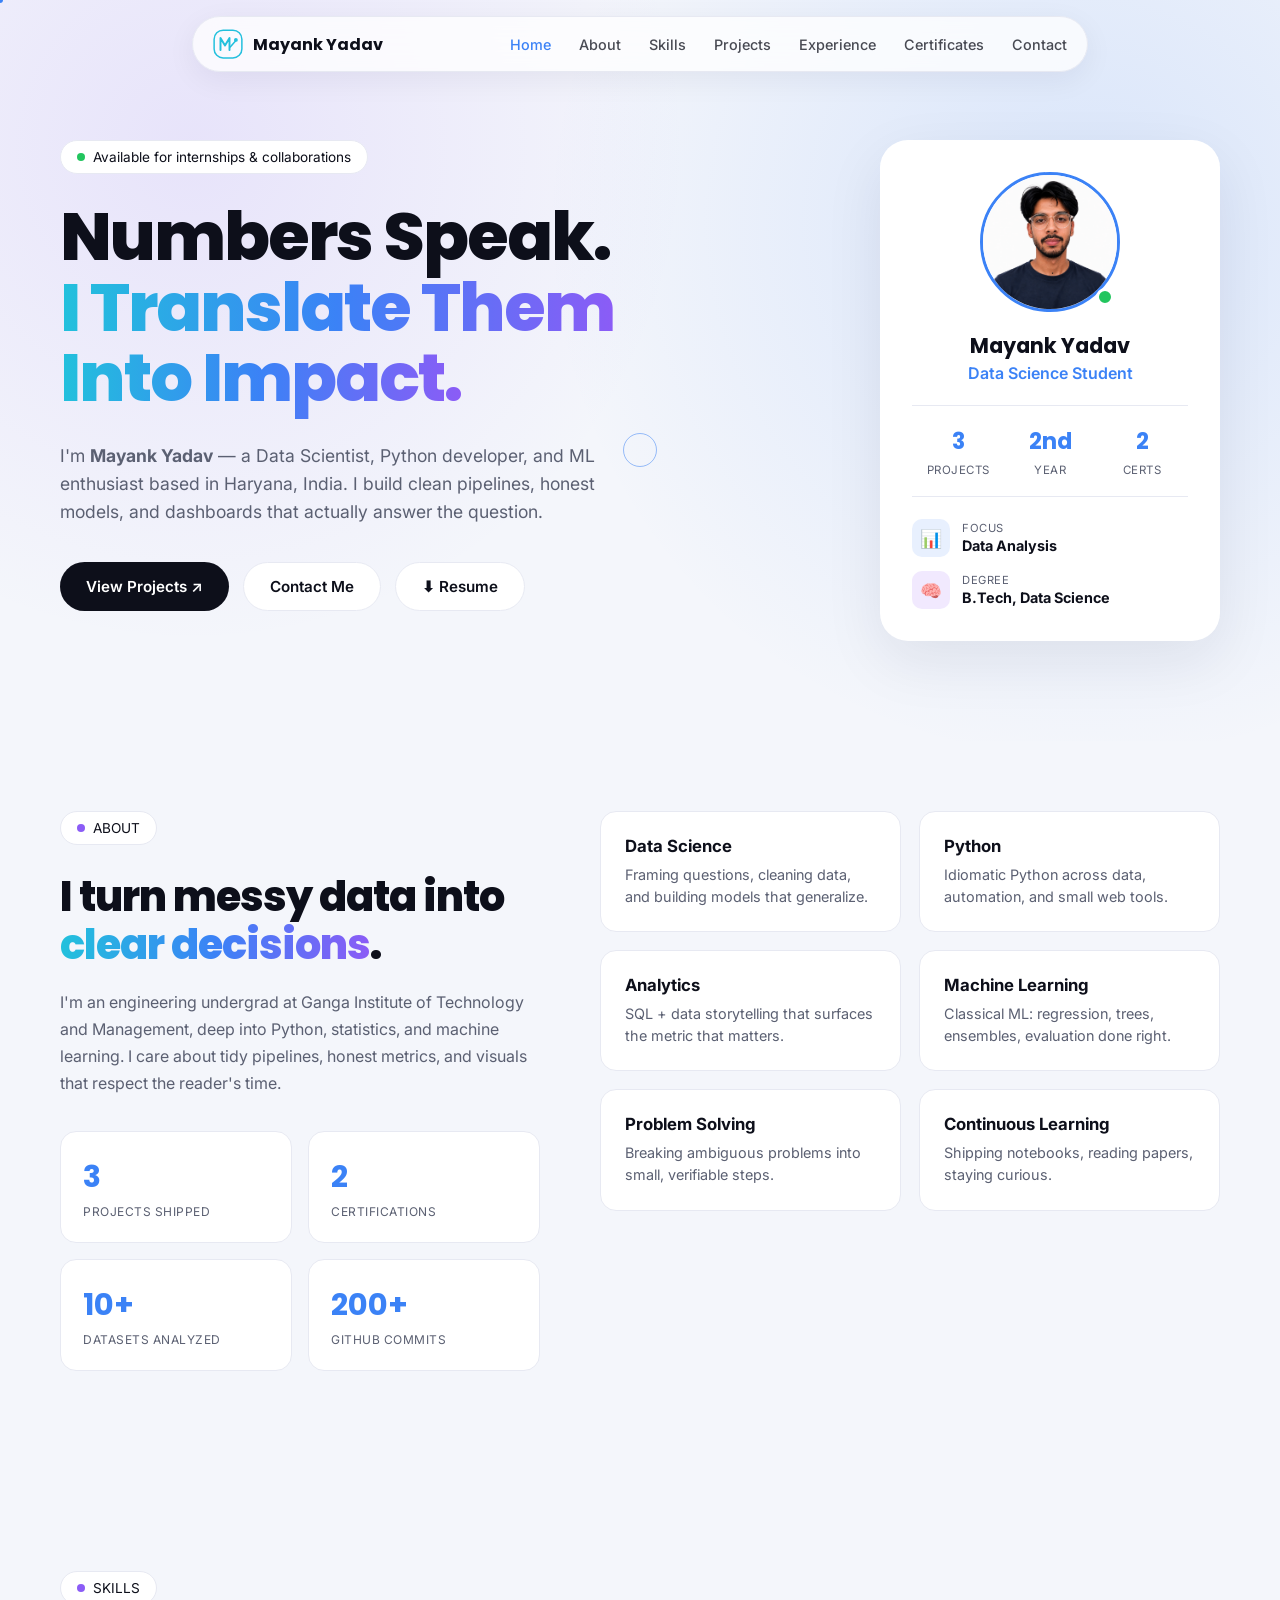
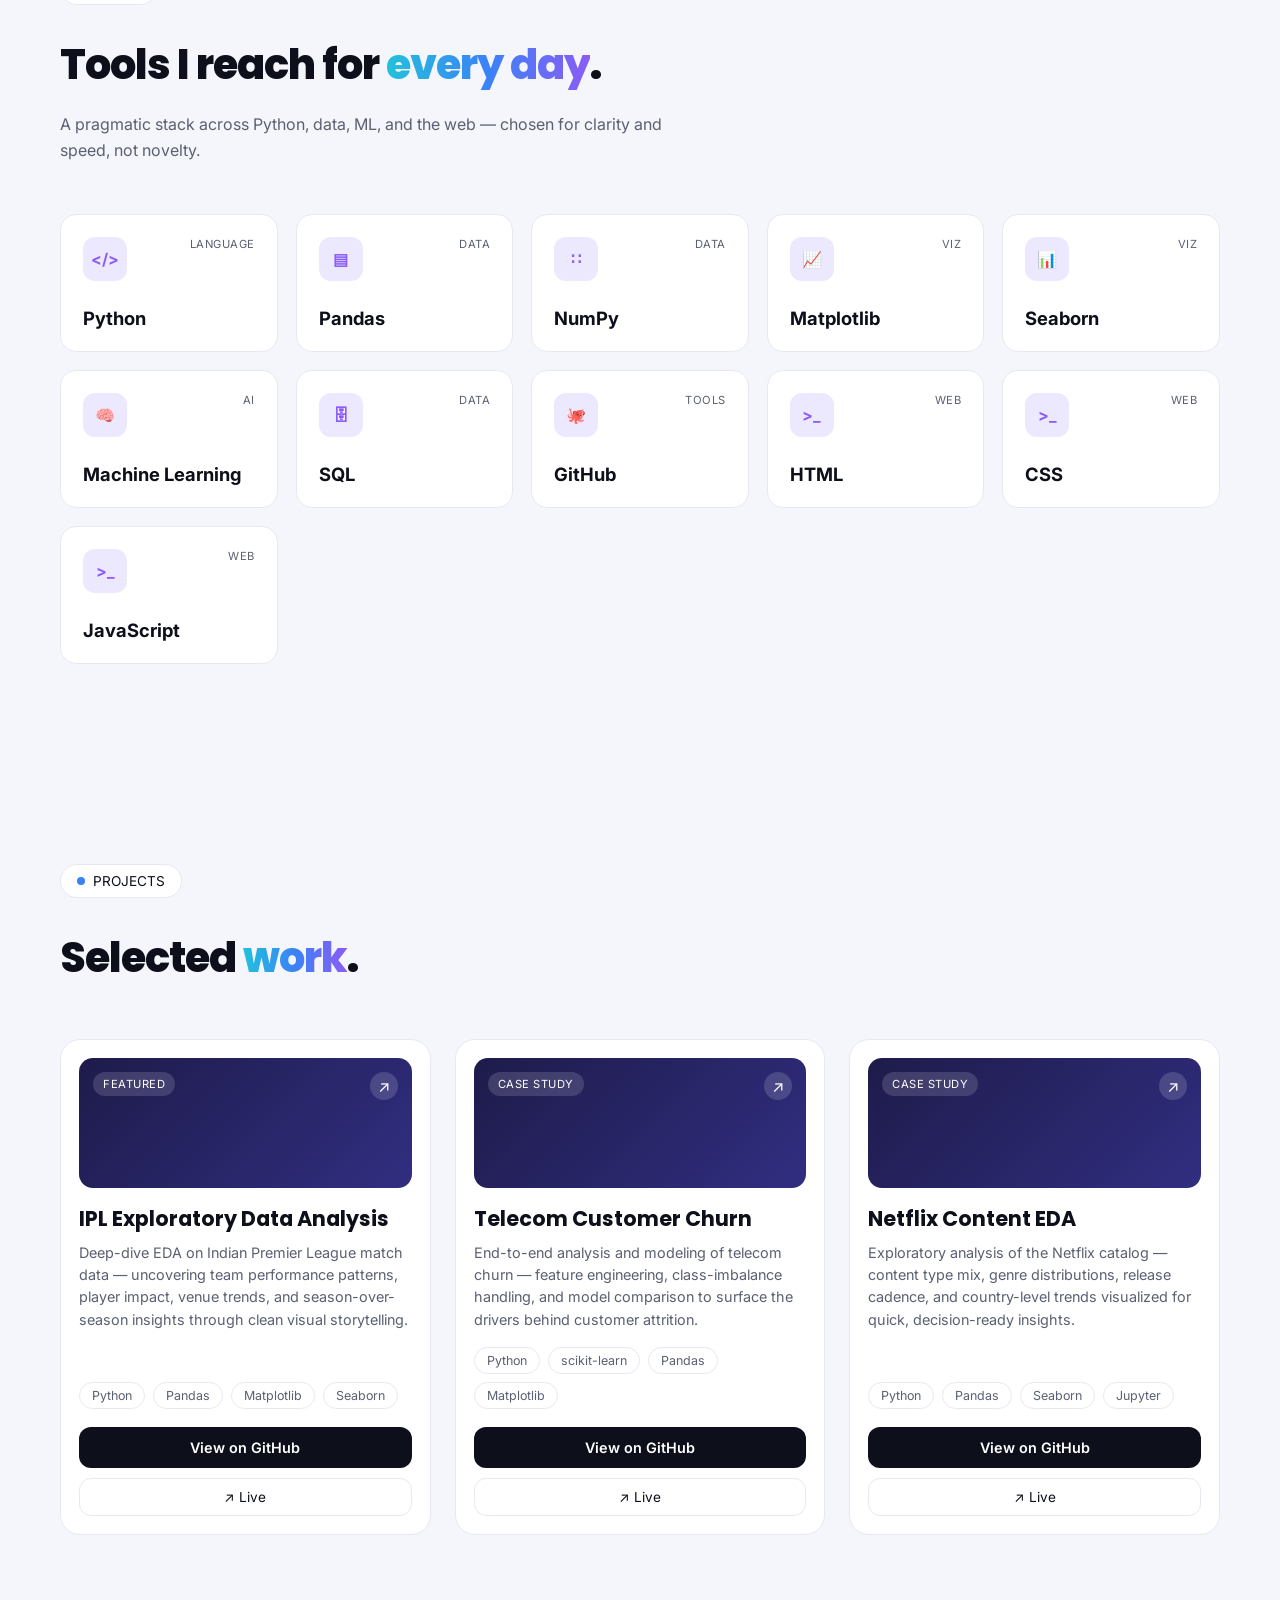
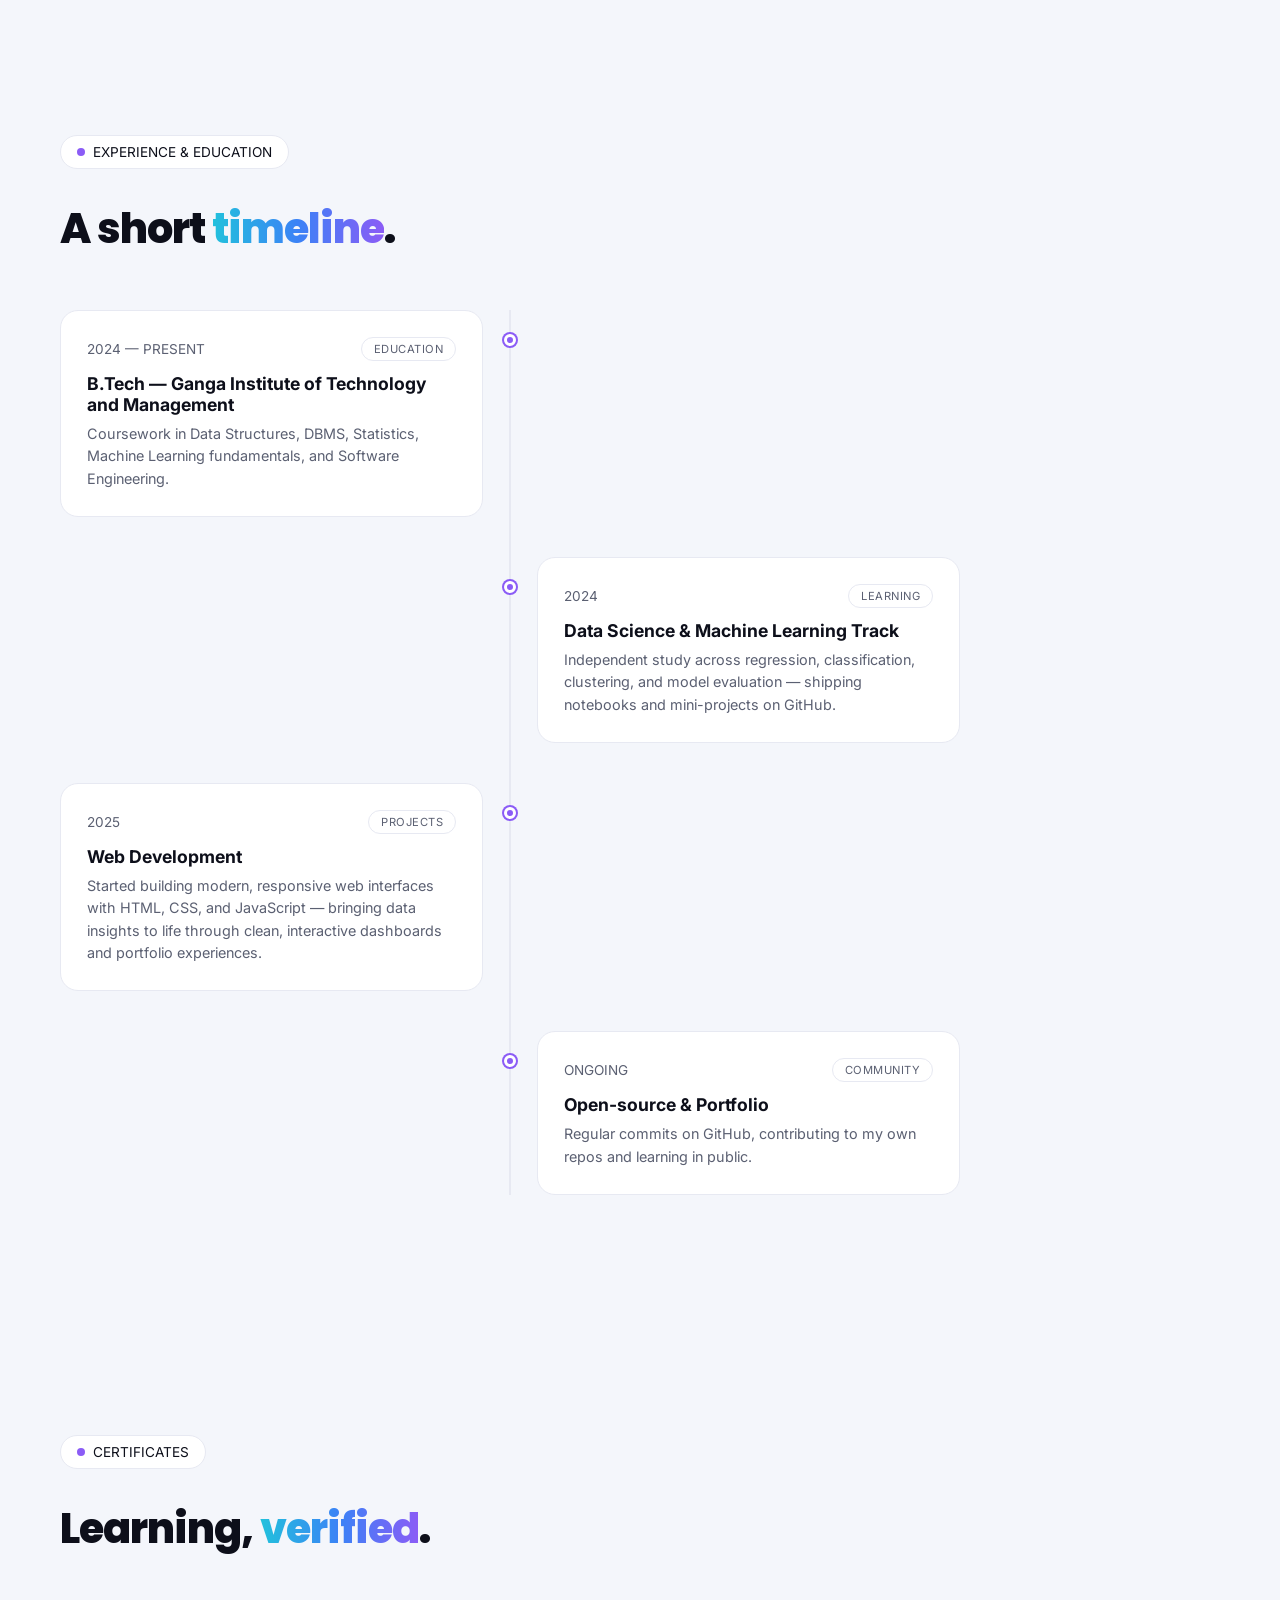
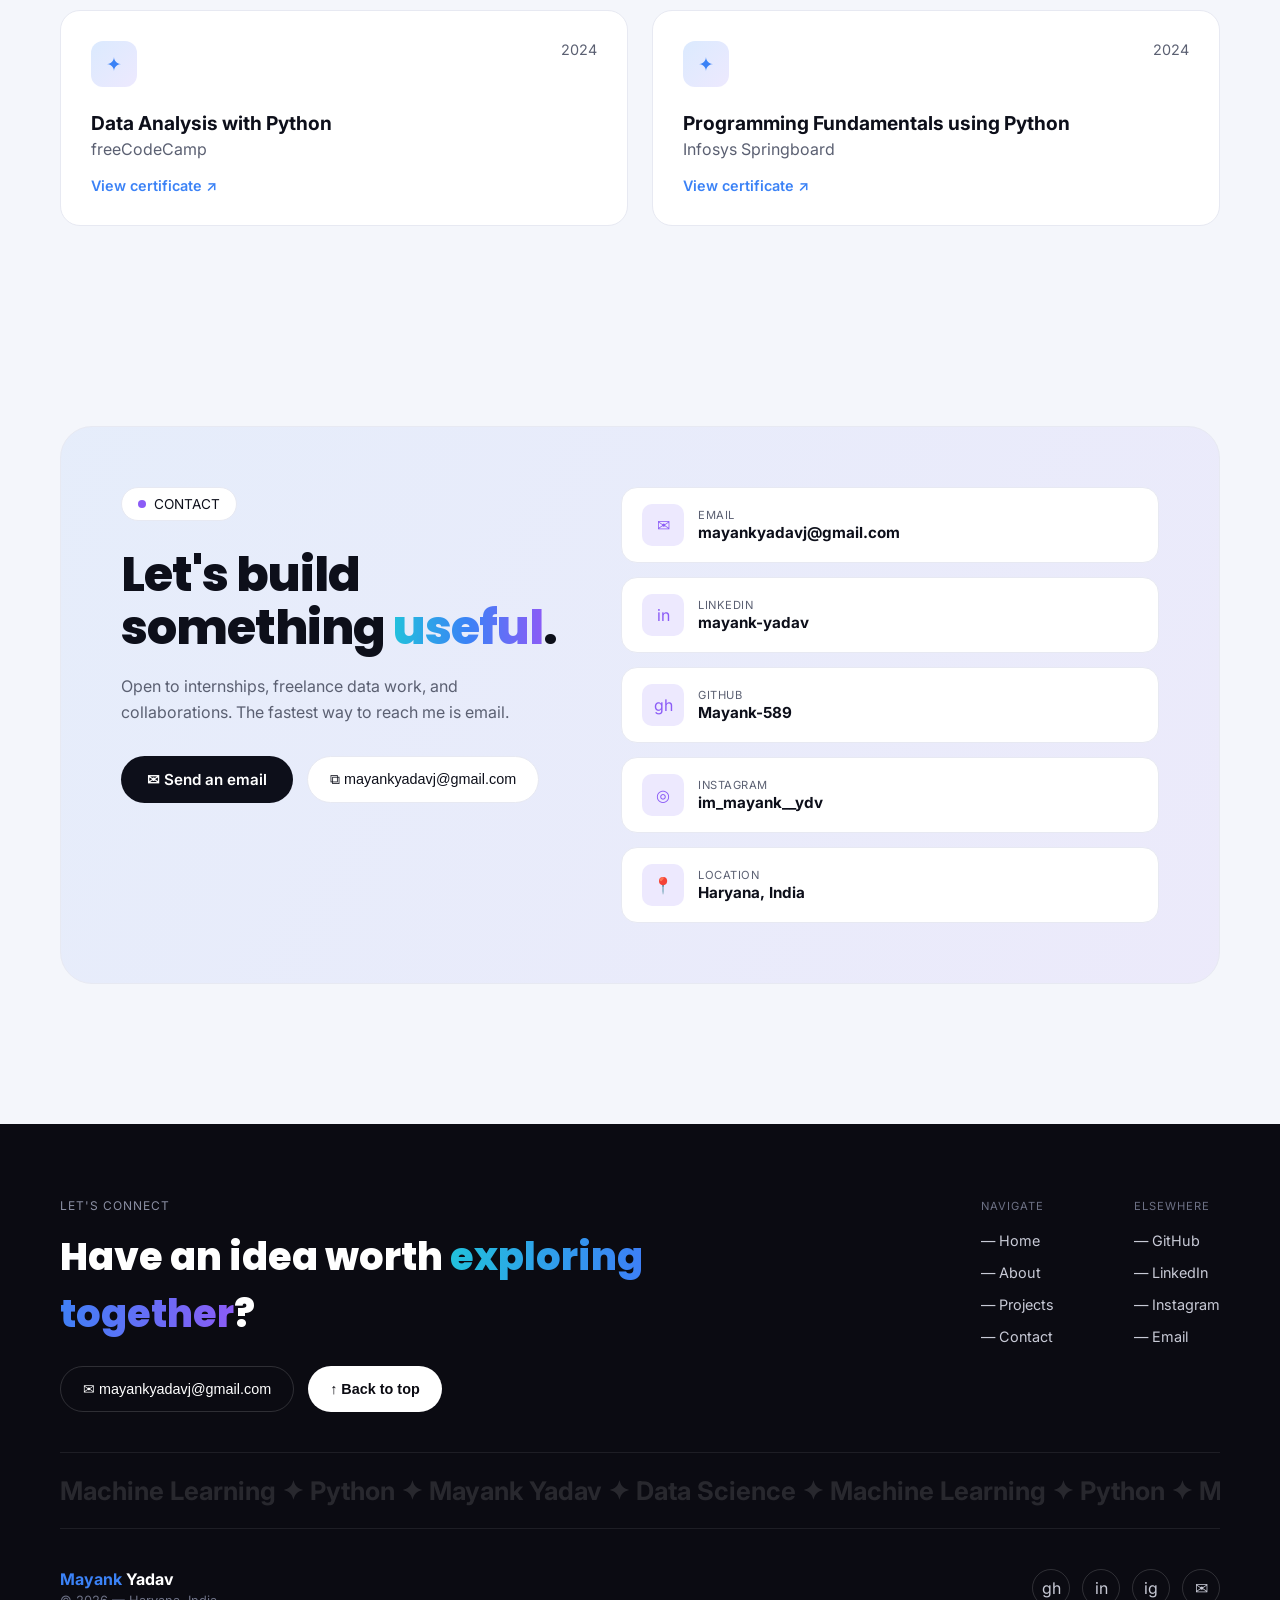
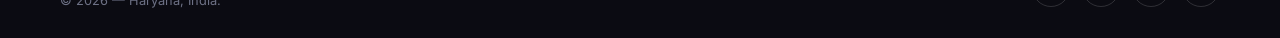
==== index.html @ 153437e6 "Rename real.html to index.html" ====
<!DOCTYPE html>
<html lang="en">
<head>
<meta charset="UTF-8">
<meta name="viewport" content="width=device-width, initial-scale=1, viewport-fit=cover">
<meta name="description" content="Mayank Yadav — Data Science student, Python developer and ML enthusiast. Portfolio featuring data analysis and machine learning projects.">
<meta property="og:title" content="Mayank Yadav — Data Science Portfolio">
<meta property="og:description" content="Data Scientist, Python developer, and ML enthusiast building clean pipelines, honest models, and dashboards.">
<meta property="og:type" content="website">
<title>Mayank Yadav — Data Science Portfolio</title>
<link rel="icon" type="image/svg+xml" href="data:image/svg+xml,%3Csvg xmlns='http://www.w3.org/2000/svg' viewBox='0 0 40 40'%3E%3Cdefs%3E%3ClinearGradient id='g' x1='0' y1='0' x2='40' y2='40'%3E%3Cstop offset='0%25' stop-color='%2322c1dc'/%3E%3Cstop offset='50%25' stop-color='%233b82f6'/%3E%3Cstop offset='100%25' stop-color='%238b5cf6'/%3E%3C/linearGradient%3E%3C/defs%3E%3Crect x='1.5' y='1.5' width='37' height='37' rx='12' fill='%230b0b12' stroke='url(%23g)' stroke-width='2'/%3E%3Cpath d='M10 28V12l6 10 6-10v16' stroke='url(%23g)' stroke-width='2.6' fill='none' stroke-linecap='round' stroke-linejoin='round'/%3E%3Cpath d='M23 24 30 16' stroke='url(%23g)' stroke-width='2' stroke-linecap='round'/%3E%3Ccircle cx='30.5' cy='14.5' r='2.6' fill='url(%23g)'/%3E%3C/svg%3E">
<link rel="preconnect" href="https://fonts.googleapis.com">
<link rel="preconnect" href="https://fonts.gstatic.com" crossorigin>
<link href="https://fonts.googleapis.com/css2?family=Poppins:wght@400;500;600;700;800&family=Inter:wght@400;500;600&display=swap" rel="stylesheet">
<link rel="stylesheet" href="style.css">
</head>
<body>
<div id="loader">
  <div class="loader-logo">
    <svg width="30" height="30" viewBox="0 0 40 40" aria-hidden="true"><defs><linearGradient id="loaderLogoGrad" x1="0" y1="0" x2="40" y2="40"><stop offset="0%" stop-color="#22c1dc"/><stop offset="50%" stop-color="#3b82f6"/><stop offset="100%" stop-color="#8b5cf6"/></linearGradient></defs><rect x="1.5" y="1.5" width="37" height="37" rx="12" fill="none" stroke="url(#loaderLogoGrad)" stroke-width="2"/><path d="M10 28V12l6 10 6-10v16" stroke="url(#loaderLogoGrad)" stroke-width="2.6" fill="none" stroke-linecap="round" stroke-linejoin="round"/><path d="M23 24 30 16" stroke="url(#loaderLogoGrad)" stroke-width="2" stroke-linecap="round"/><circle cx="30.5" cy="14.5" r="2.6" fill="url(#loaderLogoGrad)"/></svg>
    MAYANK YADAV
  </div>
  <div class="loader-ring"></div>
  <div class="loader-bar"><span></span></div>
</div>
<div class="cursor-dot" id="cursorDot"></div>
<div class="cursor-ring" id="cursorRing"></div>
 
 
<nav class="navbar">
  <div class="nav-logo">
    <svg width="30" height="30" viewBox="0 0 40 40" aria-hidden="true"><defs><linearGradient id="navLogoGrad" x1="0" y1="0" x2="40" y2="40"><stop offset="0%" stop-color="#22c1dc"/><stop offset="50%" stop-color="#3b82f6"/><stop offset="100%" stop-color="#8b5cf6"/></linearGradient></defs><rect x="1.5" y="1.5" width="37" height="37" rx="12" fill="none" stroke="url(#navLogoGrad)" stroke-width="2"/><path d="M10 28V12l6 10 6-10v16" stroke="url(#navLogoGrad)" stroke-width="2.6" fill="none" stroke-linecap="round" stroke-linejoin="round"/><path d="M23 24 30 16" stroke="url(#navLogoGrad)" stroke-width="2" stroke-linecap="round"/><circle cx="30.5" cy="14.5" r="2.6" fill="url(#navLogoGrad)"/></svg>
    Mayank Yadav
  </div>
  <ul class="nav-links">
    <li><a href="#home" class="active">Home</a></li>
    <li><a href="#about">About</a></li>
    <li><a href="#skills">Skills</a></li>
    <li><a href="#projects">Projects</a></li>
    <li><a href="#experience">Experience</a></li>
    <li><a href="#certificates">Certificates</a></li>
    <li><a href="#contact">Contact</a></li>
  </ul>
</nav>
 
<section class="hero" id="home">
  <div class="hero-left">
    <div class="badge"><span class="dot"></span>Available for internships &amp; collaborations</div>
    <h1>Numbers Speak.<br><span class="gradient-text">I Translate Them</span><br><span class="gradient-text">Into Impact.</span></h1>
    <p class="desc">I'm <strong>Mayank Yadav</strong> — a Data Scientist, Python developer, and ML enthusiast based in Haryana, India. I build clean pipelines, honest models, and dashboards that actually answer the question.</p>
    <div class="hero-buttons">
      <a href="#projects" class="btn primary">View Projects ↗</a>
      <a href="#contact" class="btn">Contact Me</a>
      <a href="Mayank_Yadav_Resume-1.pdf" download class="btn">⬇ Resume</a>
    </div>
  </div>
 
  <div class="hero-card">
    <div class="avatar-wrap">
      <img src="mayank.png" alt="Mayank Yadav" width="140" height="140" fetchpriority="high">
      <div class="status-dot"></div>
    </div>
    <h3>Mayank Yadav</h3>
    <div class="role">Data Science Student</div>
    <div class="stats-row">
      <div><strong>3</strong><span>PROJECTS</span></div>
      <div><strong>2nd</strong><span>YEAR</span></div>
      <div><strong>2</strong><span>CERTS</span></div>
    </div>
    <div class="info-row blue">
      <div class="info-icon">📊</div>
      <div><small>FOCUS</small><strong>Data Analysis</strong></div>
    </div>
    <div class="info-row purple">
      <div class="info-icon">🧠</div>
      <div><small>DEGREE</small><strong>B.Tech, Data Science</strong></div>
    </div>
  </div>
</section>
 
<section class="about reveal" id="about">
  <div class="about-grid">
    <div class="about-left">
      <div class="badge"><span class="dot" style="background:var(--purple)"></span>ABOUT</div>
      <h2>I turn messy data into<br><span class="gradient-text">clear decisions</span>.</h2>
      <p class="desc">I'm an engineering undergrad at Ganga Institute of Technology and Management, deep into Python, statistics, and machine learning. I care about tidy pipelines, honest metrics, and visuals that respect the reader's time.</p>
      <div class="about-stats">
        <div class="stat-card"><strong>3</strong><span>PROJECTS SHIPPED</span></div>
        <div class="stat-card"><strong>2</strong><span>CERTIFICATIONS</span></div>
        <div class="stat-card"><strong>10+</strong><span>DATASETS ANALYZED</span></div>
        <div class="stat-card"><strong>200+</strong><span>GITHUB COMMITS</span></div>
      </div>
    </div>
    <div class="about-right">
      <div class="skill-card"><h4>Data Science</h4><p>Framing questions, cleaning data, and building models that generalize.</p></div>
      <div class="skill-card"><h4>Python</h4><p>Idiomatic Python across data, automation, and small web tools.</p></div>
      <div class="skill-card"><h4>Analytics</h4><p>SQL + data storytelling that surfaces the metric that matters.</p></div>
      <div class="skill-card"><h4>Machine Learning</h4><p>Classical ML: regression, trees, ensembles, evaluation done right.</p></div>
      <div class="skill-card"><h4>Problem Solving</h4><p>Breaking ambiguous problems into small, verifiable steps.</p></div>
      <div class="skill-card"><h4>Continuous Learning</h4><p>Shipping notebooks, reading papers, staying curious.</p></div>
    </div>
  </div>
</section>
 
<section class="skills reveal" id="skills">
  <div class="sec-head">
    <div class="badge"><span class="dot" style="background:var(--purple)"></span>SKILLS</div>
    <h2>Tools I reach for <span class="gradient-text">every day</span>.</h2>
    <p>A pragmatic stack across Python, data, ML, and the web — chosen for clarity and speed, not novelty.</p>
  </div>
  <div class="skills-grid">
    <div class="tool-card"><div class="tool-top"><div class="tool-icon">&lt;/&gt;</div><span>LANGUAGE</span></div><h4>Python</h4></div>
    <div class="tool-card"><div class="tool-top"><div class="tool-icon">▤</div><span>DATA</span></div><h4>Pandas</h4></div>
    <div class="tool-card"><div class="tool-top"><div class="tool-icon">∷</div><span>DATA</span></div><h4>NumPy</h4></div>
    <div class="tool-card"><div class="tool-top"><div class="tool-icon">📈</div><span>VIZ</span></div><h4>Matplotlib</h4></div>
    <div class="tool-card"><div class="tool-top"><div class="tool-icon">📊</div><span>VIZ</span></div><h4>Seaborn</h4></div>
    <div class="tool-card"><div class="tool-top"><div class="tool-icon">🧠</div><span>AI</span></div><h4>Machine Learning</h4></div>
    <div class="tool-card"><div class="tool-top"><div class="tool-icon">🗄</div><span>DATA</span></div><h4>SQL</h4></div>
    <div class="tool-card"><div class="tool-top"><div class="tool-icon">🐙</div><span>TOOLS</span></div><h4>GitHub</h4></div>
    <div class="tool-card"><div class="tool-top"><div class="tool-icon">&gt;_</div><span>WEB</span></div><h4>HTML</h4></div>
    <div class="tool-card"><div class="tool-top"><div class="tool-icon">&gt;_</div><span>WEB</span></div><h4>CSS</h4></div>
    <div class="tool-card"><div class="tool-top"><div class="tool-icon">&gt;_</div><span>WEB</span></div><h4>JavaScript</h4></div>
  </div>
</section>
 
<section class="projects reveal" id="projects">
  <div class="sec-head">
    <div class="badge"><span class="dot" style="background:var(--blue)"></span>PROJECTS</div>
    <h2>Selected <span class="gradient-text">work</span>.</h2>
  </div>
  <div class="projects-grid">
    <div class="project-card">
      <div class="project-thumb"><span class="tag">FEATURED</span><span class="go">↗</span></div>
      <h3>IPL Exploratory Data Analysis</h3>
      <p class="desc">Deep-dive EDA on Indian Premier League match data — uncovering team performance patterns, player impact, venue trends, and season-over-season insights through clean visual storytelling.</p>
      <div class="tag-row"><span class="tag-pill">Python</span><span class="tag-pill">Pandas</span><span class="tag-pill">Matplotlib</span><span class="tag-pill">Seaborn</span></div>
      <div class="proj-btns">
        <a class="btn-gh" href="https://github.com/Mayank-589/IPL_EDA">View on GitHub</a>
        <a class="btn-live" href="#">↗ Live</a>
      </div>
    </div>
    <div class="project-card">
      <div class="project-thumb"><span class="tag">CASE STUDY</span><span class="go">↗</span></div>
      <h3>Telecom Customer Churn</h3>
      <p class="desc">End-to-end analysis and modeling of telecom churn — feature engineering, class-imbalance handling, and model comparison to surface the drivers behind customer attrition.</p>
      <div class="tag-row"><span class="tag-pill">Python</span><span class="tag-pill">scikit-learn</span><span class="tag-pill">Pandas</span><span class="tag-pill">Matplotlib</span></div>
      <div class="proj-btns">
        <a class="btn-gh" href="https://github.com/Mayank-589/Telecom_Churn">View on GitHub</a>
        <a class="btn-live" href="#">↗ Live</a>
      </div>
    </div>
    <div class="project-card">
      <div class="project-thumb"><span class="tag">CASE STUDY</span><span class="go">↗</span></div>
      <h3>Netflix Content EDA</h3>
      <p class="desc">Exploratory analysis of the Netflix catalog — content type mix, genre distributions, release cadence, and country-level trends visualized for quick, decision-ready insights.</p>
      <div class="tag-row"><span class="tag-pill">Python</span><span class="tag-pill">Pandas</span><span class="tag-pill">Seaborn</span><span class="tag-pill">Jupyter</span></div>
      <div class="proj-btns">
        <a class="btn-gh" href="https://github.com/Mayank-589/Netflix_EDA">View on GitHub</a>
        <a class="btn-live" href="#">↗ Live</a>
      </div>
    </div>
  </div>
</section>
 
<section class="experience reveal" id="experience">
  <div class="sec-head">
    <div class="badge"><span class="dot" style="background:var(--purple)"></span>EXPERIENCE &amp; EDUCATION</div>
    <h2>A short <span class="gradient-text">timeline</span>.</h2>
  </div>
  <div class="timeline">
    <div class="tl-item">
      <div class="tl-dot"></div>
      <div class="tl-card">
        <div class="tl-top"><span class="year">2024 — PRESENT</span><span class="tl-pill">EDUCATION</span></div>
        <h4>B.Tech — Ganga Institute of Technology and Management</h4>
        <p>Coursework in Data Structures, DBMS, Statistics, Machine Learning fundamentals, and Software Engineering.</p>
      </div>
    </div>
    <div class="tl-item">
      <div class="tl-dot"></div>
      <div class="tl-card">
        <div class="tl-top"><span class="year">2024</span><span class="tl-pill">LEARNING</span></div>
        <h4>Data Science &amp; Machine Learning Track</h4>
        <p>Independent study across regression, classification, clustering, and model evaluation — shipping notebooks and mini-projects on GitHub.</p>
      </div>
    </div>
    <div class="tl-item">
      <div class="tl-dot"></div>
      <div class="tl-card">
        <div class="tl-top"><span class="year">2025</span><span class="tl-pill">PROJECTS</span></div>
        <h4>Web Development</h4>
        <p>Started building modern, responsive web interfaces with HTML, CSS, and JavaScript — bringing data insights to life through clean, interactive dashboards and portfolio experiences.</p>
      </div>
    </div>
    <div class="tl-item">
      <div class="tl-dot"></div>
      <div class="tl-card">
        <div class="tl-top"><span class="year">ONGOING</span><span class="tl-pill">COMMUNITY</span></div>
        <h4>Open-source &amp; Portfolio</h4>
        <p>Regular commits on GitHub, contributing to my own repos and learning in public.</p>
      </div>
    </div>
  </div>
</section>
 
<section class="certificates reveal" id="certificates">
  <div class="sec-head">
    <div class="badge"><span class="dot" style="background:var(--purple)"></span>CERTIFICATES</div>
    <h2>Learning, <span class="gradient-text">verified</span>.</h2>
  </div>
  <div class="cert-grid">
    <a class="cert-card" href="https://www.freecodecamp.org/certification/mayank-589/data-analysis-with-python-v7" target="_blank" rel="noopener">
      <div class="cert-top"><div class="cert-icon">✦</div><span>2024</span></div>
      <h4>Data Analysis with Python</h4>
      <div class="issuer">freeCodeCamp</div>
      <span class="cert-link">View certificate ↗</span>
    </a>
    <a class="cert-card" href="https://infyspringboard.us.onwingspan.com/public-assets/infyspringboardus/cert/lex_auth_01347754835396198417_shared/d29f48e0-ac6e-4093-814c-3508cfcd9a49.pdf" target="_blank" rel="noopener">
      <div class="cert-top"><div class="cert-icon">✦</div><span>2024</span></div>
      <h4>Programming Fundamentals using Python</h4>
      <div class="issuer">Infosys Springboard</div>
      <span class="cert-link">View certificate ↗</span>
    </a>
  </div>
</section>
 
<section class="contact reveal" id="contact">
  <div class="contact-wrap">
    <div class="contact-left">
      <div class="badge"><span class="dot" style="background:var(--purple)"></span>CONTACT</div>
      <h2>Let's build<br>something <span class="gradient-text">useful</span>.</h2>
      <p class="desc">Open to internships, freelance data work, and collaborations. The fastest way to reach me is email.</p>
      <div class="contact-btns">
        <a href="mailto:mayankyadavj@gmail.com" class="btn primary">✉ Send an email</a>
        <button class="btn-copy" onclick="navigator.clipboard.writeText('mayankyadavj@gmail.com')">⧉ mayankyadavj@gmail.com</button>
      </div>
    </div>
    <div class="contact-right">
      <a class="contact-item" href="mailto:mayankyadavj@gmail.com"><div class="ic">✉</div><div><small>EMAIL</small><strong>mayankyadavj@gmail.com</strong></div></a>
      <a class="contact-item" href="https://www.linkedin.com/in/mayank-yadav-82a6a6211" target="_blank" rel="noopener"><div class="ic">in</div><div><small>LINKEDIN</small><strong>mayank-yadav</strong></div></a>
      <a class="contact-item" href="https://github.com/Mayank-589" target="_blank" rel="noopener"><div class="ic">gh</div><div><small>GITHUB</small><strong>Mayank-589</strong></div></a>
      <a class="contact-item" href="https://instagram.com/im_mayank__ydv" target="_blank" rel="noopener"><div class="ic">◎</div><div><small>INSTAGRAM</small><strong>im_mayank__ydv</strong></div></a>
      <a class="contact-item" href="https://maps.google.com/?q=Haryana,India" target="_blank" rel="noopener"><div class="ic">📍</div><div><small>LOCATION</small><strong>Haryana, India</strong></div></a>
    </div>
  </div>
</section>
 
<footer>
  <div class="footer-top">
    <div class="footer-left">
      <small>LET'S CONNECT</small>
      <h2>Have an idea worth <span class="gradient-text">exploring together</span>?</h2>
      <div class="footer-btns">
        <button class="btn-copy" onclick="navigator.clipboard.writeText('mayankyadavj@gmail.com')">✉ mayankyadavj@gmail.com</button>
        <button class="btn-top" id="backToTop">↑ Back to top</button>
      </div>
    </div>
    <div class="footer-cols">
      <div class="footer-col">
        <small>NAVIGATE</small>
        <ul><li><a href="#home">— Home</a></li><li><a href="#about">— About</a></li><li><a href="#projects">— Projects</a></li><li><a href="#contact">— Contact</a></li></ul>
      </div>
      <div class="footer-col">
        <small>ELSEWHERE</small>
        <ul><li><a href="https://github.com/Mayank-589">— GitHub</a></li><li><a href="https://www.linkedin.com/in/mayank-yadav-82a6a6211">— LinkedIn</a></li><li><a href="https://instagram.com/im_mayank__ydv">— Instagram</a></li><li><a href="mailto:mayankyadavj@gmail.com">— Email</a></li></ul>
      </div>
    </div>
  </div>
  <div class="marquee"><span>Machine Learning ✦ Python ✦ Mayank Yadav ✦ Data Science ✦ Machine Learning ✦ Python ✦ Mayank Yadav ✦ Data Science ✦</span></div>
  <div class="footer-bottom">
    <div class="name"><strong><span>Mayank</span> Yadav</strong><small>© 2026 — Haryana, India.</small></div>
    <div class="socials">
      <a href="https://github.com/Mayank-589">gh</a>
      <a href="https://www.linkedin.com/in/mayank-yadav-82a6a6211">in</a>
      <a href="https://instagram.com/im_mayank__ydv">ig</a>
      <a href="mailto:mayankyadavj@gmail.com">✉</a>
    </div>
  </div>
</footer>
 
<script src="scr.js" defer></script>
</body>
</html>
---- style.css ----
:root{
    --bg:#f4f6fb;
    --card:#ffffff;
    --text:#0d0f1a;
    --muted:#5b6072;
    --blue:#3b82f6;
    --purple:#8b5cf6;
    --cyan:#22c1dc;
    --border:#e7e9f2;
  }
  *{box-sizing:border-box;margin:0;padding:0;}
  a,button{transition:transform .25s ease,box-shadow .25s ease,background .25s ease,color .25s ease,border-color .25s ease;}
  .tool-card,.project-card,.cert-card,.skill-card,.stat-card,.tl-card{
    transition:transform .3s ease,box-shadow .3s ease,border-color .3s ease;
  }
  .tool-card:hover,.cert-card:hover,.stat-card:hover{
    transform:translateY(-6px);box-shadow:0 16px 34px rgba(20,20,50,0.09);border-color:var(--blue);
  }
  .project-card:hover,.tl-card:hover{
    transform:translateY(-6px);box-shadow:0 20px 44px rgba(20,20,50,0.1);
  }
  .btn:hover,.btn-gh:hover,.btn-live:hover,.btn-copy:hover,.btn-top:hover{
    transform:translateY(-3px);box-shadow:0 10px 24px rgba(20,20,50,0.12);
  }
  .project-thumb .go{transition:transform .3s ease;}
  .project-card:hover .project-thumb .go{transform:translate(3px,-3px) rotate(8deg);}
  .footer-col a{transition:color .2s ease,transform .2s ease;display:inline-block;}
  .footer-col a:hover{color:#fff;transform:translateX(4px);}
  .footer-bottom .socials a{transition:transform .25s ease,border-color .25s ease,color .25s ease;}
  .footer-bottom .socials a:hover{transform:translateY(-4px);border-color:var(--blue);color:#fff;}
 
  .reveal{opacity:0;transform:translateY(24px);transition:opacity .7s ease,transform .7s ease;}
  .reveal.in{opacity:1;transform:translateY(0);}
  .reveal .tool-card,.reveal .project-card,.reveal .cert-card,.reveal .stat-card,.reveal .skill-card,.reveal .tl-card{
    opacity:0;transform:translateY(18px);
    transition:opacity .5s ease,transform .5s ease,box-shadow .3s ease,border-color .3s ease;
  }
  .reveal.in .tool-card,.reveal.in .project-card,.reveal.in .cert-card,.reveal.in .stat-card,.reveal.in .skill-card,.reveal.in .tl-card{
    opacity:1;transform:translateY(0);
  }
  body{
    font-family:'Inter',sans-serif;
    background:var(--bg);
    color:var(--text);
  }
  html{-webkit-text-size-adjust:100%;scroll-behavior:smooth;}
  body{overflow-x:hidden;max-width:100vw;}
  img{max-width:100%;display:block;}
  h1,h2,h3{font-family:'Poppins',sans-serif;}
  section{padding:clamp(50px,10vw,100px) clamp(20px,5vw,60px);position:relative;overflow:hidden;}
 
  /* ---------- HERO ---------- */
  .hero{
    padding-top:140px;
    display:flex;
    justify-content:space-between;
    align-items:flex-start;
    gap:60px;
    background:radial-gradient(circle at 15% 20%, rgba(139,92,246,0.12), transparent 40%),
               radial-gradient(circle at 85% 30%, rgba(59,130,246,0.15), transparent 45%);
  }
  .hero-left{max-width:640px;}
  .badge{
    display:inline-flex;align-items:center;gap:8px;
    padding:8px 16px;border:1px solid var(--border);
    border-radius:999px;font-size:0.85rem;background:#fff;
    margin-bottom:28px;
  }
  .badge .dot{width:8px;height:8px;border-radius:50%;background:#22c55e;}
  .hero h1{
    font-size:clamp(2.2rem,7vw,4.2rem);font-weight:800;line-height:1.05;letter-spacing:-2px;
  }
  .gradient-text{
    background:linear-gradient(90deg,var(--cyan),var(--blue),var(--purple));
    -webkit-background-clip:text;background-clip:text;color:transparent;
  }
  .hero p.desc{
    margin-top:28px;font-size:1.1rem;color:var(--muted);line-height:1.6;max-width:560px;
  }
  .hero-buttons{display:flex;gap:14px;margin-top:36px;flex-wrap:wrap;}
  .btn{
    padding:14px 26px;border-radius:999px;font-weight:600;font-size:0.95rem;
    display:inline-flex;align-items:center;gap:8px;cursor:pointer;border:1px solid var(--border);
    text-decoration:none;color:var(--text);background:#fff;transition:transform .2s ease;
  }
  .btn:hover{transform:translateY(-2px);}
  .btn.primary{background:#0d0f1a;color:#fff;border:none;}
 
  /* hero card */
  .hero-card{
    background:var(--card);
    border-radius:28px;
    padding:32px;
    width:340px;
    box-shadow:0 20px 60px rgba(20,20,50,0.08);
    text-align:center;
    flex-shrink:0;
  }
  .avatar-wrap{position:relative;width:140px;height:140px;margin:0 auto 18px;}
  .avatar-wrap img{
    width:100%;height:100%;border-radius:50%;object-fit:cover;
    border:3px solid var(--blue);
  }
  .status-dot{
    position:absolute;bottom:6px;right:6px;width:18px;height:18px;
    background:#22c55e;border:3px solid #fff;border-radius:50%;
  }
  .hero-card h3{font-size:1.3rem;font-weight:700;}
  .hero-card .role{color:var(--blue);font-weight:600;margin-top:2px;}
  .stats-row{
    display:flex;justify-content:space-between;
    border-top:1px solid var(--border);border-bottom:1px solid var(--border);
    margin:22px 0;padding:18px 0;
  }
  .stats-row div{text-align:center;flex:1;}
  .stats-row strong{display:block;font-size:1.4rem;color:var(--blue);font-family:'Poppins';}
  .stats-row span{font-size:0.72rem;color:var(--muted);letter-spacing:0.5px;}
  .info-row{
    display:flex;align-items:center;gap:12px;text-align:left;margin-top:14px;
  }
  .info-icon{
    width:38px;height:38px;border-radius:10px;flex-shrink:0;
    display:flex;align-items:center;justify-content:center;font-size:1.1rem;
  }
  .info-row.blue .info-icon{background:#e8f0fe;}
  .info-row.purple .info-icon{background:#f1e9fe;}
  .info-row small{display:block;color:var(--muted);font-size:0.7rem;letter-spacing:0.5px;}
  .info-row strong{font-size:0.9rem;}
 
  /* ---------- ABOUT ---------- */
  .about{padding-top:70px;}
  .about-grid{display:flex;gap:60px;align-items:flex-start;}
  .about-left{max-width:480px;}
  .about h2{font-size:clamp(1.8rem,5vw,2.6rem);font-weight:800;line-height:1.15;letter-spacing:-1px;}
  .about p.desc{margin-top:20px;color:var(--muted);line-height:1.7;}
  .about-stats{
    display:grid;grid-template-columns:1fr 1fr;gap:16px;margin-top:34px;
  }
  .stat-card{
    background:var(--card);border:1px solid var(--border);border-radius:16px;padding:22px;
  }
  .stat-card strong{
    font-family:'Poppins';font-size:1.9rem;color:var(--blue);display:block;
  }
  .stat-card span{font-size:0.75rem;color:var(--muted);letter-spacing:0.5px;}
 
  .about-right{flex:1;display:grid;grid-template-columns:1fr 1fr;gap:18px;}
  .skill-card{
    background:var(--card);border:1px solid var(--border);border-radius:16px;padding:24px;
  }
  .skill-card h4{font-size:1.05rem;font-weight:700;margin-bottom:8px;}
  .skill-card p{color:var(--muted);font-size:0.9rem;line-height:1.5;}
 
  /* ---------- NAVBAR ---------- */
  .navbar{
    position:fixed;top:16px;left:50%;
    transform:translateX(-50%) translateY(0);
    transition:transform .45s cubic-bezier(.22,.8,.25,1),box-shadow .3s ease;
    z-index:100;width:70vw;max-width:1100px;min-width:280px;
    display:flex;align-items:center;justify-content:space-between;
    background:rgba(255,255,255,0.75);backdrop-filter:blur(14px);
    border:1px solid var(--border);border-radius:999px;
    padding:12px 20px;box-shadow:0 8px 30px rgba(20,20,50,0.06);
  }
  .navbar.hide{transform:translateX(-50%) translateY(-140%);}
  .nav-logo{display:flex;align-items:center;gap:10px;font-weight:700;font-family:'Poppins';font-size:1rem;}
  .nav-logo svg{flex-shrink:0;}
  .nav-links{display:flex;gap:28px;list-style:none;}
  .nav-links a{color:var(--text);text-decoration:none;font-size:0.9rem;font-weight:500;opacity:0.75;transition:opacity .2s;}
  .nav-links a:hover,.nav-links a.active{opacity:1;color:var(--blue);}
  @media(max-width:900px){ .nav-links{display:none;} .navbar{width:92vw;} }
 
  /* ---------- SECTION HEADER (shared) ---------- */
  .sec-head{max-width:640px;margin-bottom:50px;}
  .sec-head h2{font-size:clamp(1.8rem,5vw,2.6rem);font-weight:800;letter-spacing:-1px;}
  .sec-head p{margin-top:16px;color:var(--muted);line-height:1.6;}
 
  /* ---------- SKILLS ---------- */
  .skills-grid{
    display:grid;grid-template-columns:repeat(5,1fr);gap:18px;
  }
  .tool-card{
    background:var(--card);border:1px solid var(--border);border-radius:16px;padding:22px;
  }
  .tool-top{display:flex;justify-content:space-between;align-items:flex-start;margin-bottom:26px;}
  .tool-icon{
    width:44px;height:44px;border-radius:12px;background:#ece9fe;
    display:flex;align-items:center;justify-content:center;color:var(--purple);font-weight:700;
  }
  .tool-top span{font-size:0.7rem;color:var(--muted);letter-spacing:0.5px;}
  .tool-card h4{font-size:1.15rem;font-weight:700;}
  @media(max-width:1100px){ .skills-grid{grid-template-columns:repeat(3,1fr);} }
  @media(max-width:700px){ .skills-grid{grid-template-columns:repeat(2,1fr);} }
 
  /* ---------- PROJECTS ---------- */
  .projects-grid{display:grid;grid-template-columns:repeat(3,1fr);gap:24px;}
  .project-card{
    background:var(--card);border:1px solid var(--border);border-radius:20px;
    padding:18px;display:flex;flex-direction:column;
  }
  .project-thumb{
    height:130px;border-radius:14px;position:relative;overflow:hidden;
    background:linear-gradient(135deg,#1e1b4b,#312e81);margin-bottom:18px;
  }
  .project-thumb .tag{
    position:absolute;top:14px;left:14px;background:rgba(255,255,255,0.15);
    color:#fff;font-size:0.7rem;letter-spacing:0.5px;padding:5px 10px;border-radius:999px;
    backdrop-filter:blur(6px);
  }
  .project-thumb .go{
    position:absolute;top:14px;right:14px;width:28px;height:28px;border-radius:50%;
    background:rgba(255,255,255,0.15);color:#fff;display:flex;align-items:center;justify-content:center;
  }
  .project-card h3{font-size:1.3rem;font-weight:700;line-height:1.25;margin-bottom:10px;}
  .project-card p.desc{color:var(--muted);font-size:0.9rem;line-height:1.55;margin-bottom:16px;flex:1;}
  .tag-row{display:flex;flex-wrap:wrap;gap:8px;margin-bottom:18px;}
  .tag-pill{
    border:1px solid var(--border);border-radius:999px;padding:5px 12px;font-size:0.78rem;color:var(--muted);
  }
  .proj-btns{display:flex;flex-direction:column;gap:10px;}
  .btn-gh{
    background:#0d0f1a;color:#fff;border-radius:12px;padding:12px;text-align:center;
    font-weight:600;font-size:0.9rem;text-decoration:none;display:flex;align-items:center;justify-content:center;gap:8px;
  }
  .btn-live{
    border:1px solid var(--border);border-radius:12px;padding:10px;text-align:center;
    font-size:0.85rem;text-decoration:none;color:var(--text);display:flex;align-items:center;justify-content:center;gap:6px;
  }
  @media(max-width:900px){ .projects-grid{grid-template-columns:1fr;} }
 
  /* ---------- TIMELINE ---------- */
  .timeline{position:relative;max-width:900px;padding-left:0;}
  .timeline::before{
    content:'';position:absolute;left:calc(50% - 1px);top:0;bottom:0;width:2px;background:var(--border);
  }
  .tl-item{display:flex;width:100%;margin-bottom:40px;position:relative;}
  .tl-item:nth-child(odd) .tl-card{margin-right:auto;}
  .tl-item:nth-child(even) .tl-card{margin-left:auto;}
  .tl-card{
    width:47%;background:var(--card);border:1px solid var(--border);border-radius:18px;padding:26px;
  }
  .tl-dot{
    position:absolute;left:50%;top:24px;transform:translateX(-50%);
    width:12px;height:12px;border-radius:50%;background:var(--purple);border:3px solid #fff;
    box-shadow:0 0 0 2px var(--purple);
  }
  .tl-top{display:flex;justify-content:space-between;align-items:center;margin-bottom:12px;}
  .tl-top span.year{font-size:0.85rem;color:var(--muted);}
  .tl-pill{border:1px solid var(--border);border-radius:999px;padding:4px 12px;font-size:0.7rem;letter-spacing:0.5px;color:var(--muted);}
  .tl-card h4{font-size:1.1rem;font-weight:700;margin-bottom:8px;}
  .tl-card p{color:var(--muted);font-size:0.9rem;line-height:1.55;}
  @media(max-width:800px){
    .timeline::before{left:8px;}
    .tl-item:nth-child(odd) .tl-card,.tl-item:nth-child(even) .tl-card{width:100%;margin-left:36px;}
    .tl-dot{left:8px;}
  }
 
  /* ---------- CERTIFICATES ---------- */
  .cert-grid{display:grid;grid-template-columns:1fr 1fr;gap:24px;}
  .cert-card{
    background:var(--card);border:1px solid var(--border);border-radius:20px;padding:30px;
    text-decoration:none;color:inherit;display:block;
  }
  .cert-top{display:flex;justify-content:space-between;align-items:flex-start;margin-bottom:24px;}
  .cert-icon{
    width:46px;height:46px;border-radius:12px;
    background:linear-gradient(135deg,#dbeafe,#ede9fe);
    display:flex;align-items:center;justify-content:center;color:var(--blue);font-size:1.2rem;
  }
  .cert-top span{color:var(--muted);font-size:0.9rem;}
  .cert-card h4{font-size:1.2rem;font-weight:700;margin-bottom:4px;}
  .cert-card .issuer{color:var(--muted);margin-bottom:16px;}
  .cert-card .cert-link{color:var(--blue);font-weight:600;font-size:0.9rem;}
  @media(max-width:800px){ .cert-grid{grid-template-columns:1fr;} }
 
  /* ---------- CONTACT ---------- */
  .contact-wrap{
    background:linear-gradient(120deg,rgba(59,130,246,0.08),rgba(139,92,246,0.08));
    border:1px solid var(--border);border-radius:32px;padding:60px;
    display:flex;gap:60px;justify-content:space-between;flex-wrap:wrap;
  }
  .contact-left h2{font-size:clamp(1.9rem,5.5vw,3rem);font-weight:800;letter-spacing:-1px;max-width:480px;line-height:1.1;}
  .contact-left p.desc{margin:20px 0 30px;color:var(--muted);max-width:440px;line-height:1.6;}
  .contact-btns{display:flex;gap:14px;flex-wrap:wrap;}
  .btn-copy{
    display:flex;align-items:center;gap:8px;border:1px solid var(--border);border-radius:999px;
    padding:14px 22px;background:#fff;font-size:0.9rem;color:var(--text);cursor:pointer;
  }
  .contact-right{display:flex;flex-direction:column;gap:14px;min-width:340px;flex:1;}
  .contact-item{
    display:flex;align-items:center;gap:14px;background:#fff;border:1px solid var(--border);
    border-radius:16px;padding:16px 20px;text-decoration:none;color:var(--text);
    transition:transform .25s ease,box-shadow .25s ease,border-color .25s ease;
  }
  .contact-item:hover{transform:translateY(-3px);box-shadow:0 12px 30px rgba(20,20,50,0.08);border-color:var(--blue);}
  .contact-item .ic{
    width:42px;height:42px;border-radius:10px;background:#ede9fe;color:var(--purple);
    display:flex;align-items:center;justify-content:center;flex-shrink:0;
  }
  .contact-item small{display:block;color:var(--muted);font-size:0.7rem;letter-spacing:0.5px;}
  .contact-item strong{font-size:0.95rem;}
 
  /* ---------- FOOTER ---------- */
  footer{
    background:#0b0b12;color:#fff;padding:70px 60px 30px;margin-top:40px;
  }
  .footer-top{display:flex;justify-content:space-between;flex-wrap:wrap;gap:40px;margin-bottom:40px;}
  .footer-left small{color:#8b8fa3;letter-spacing:1px;font-size:0.75rem;}
  .footer-left h2{font-size:clamp(1.6rem,5vw,2.4rem);font-weight:800;margin:14px 0 24px;max-width:600px;}
  .footer-btns{display:flex;gap:14px;flex-wrap:wrap;}
  .footer-btns .btn-copy{background:transparent;border-color:rgba(255,255,255,0.15);color:#fff;}
  .btn-top{
    display:flex;align-items:center;gap:8px;background:#fff;color:#0b0b12;border-radius:999px;
    padding:14px 22px;font-weight:600;font-size:0.9rem;border:none;cursor:pointer;
  }
  .footer-cols{display:flex;gap:80px;}
  .footer-col small{color:#6d7185;letter-spacing:1px;font-size:0.7rem;}
  .footer-col ul{list-style:none;margin-top:16px;display:flex;flex-direction:column;gap:12px;}
  .footer-col a{color:#c8cad6;text-decoration:none;font-size:0.9rem;}
  .footer-col a:hover{color:#fff;}
  .marquee{
    overflow:hidden;white-space:nowrap;border-top:1px solid rgba(255,255,255,0.08);
    border-bottom:1px solid rgba(255,255,255,0.08);padding:22px 0;margin:40px 0;
  }
  .marquee span{
    display:inline-block;font-size:1.6rem;font-weight:700;color:rgba(255,255,255,0.12);
    padding-right:40px;animation:scroll 22s linear infinite;
  }
  @keyframes scroll{ from{transform:translateX(0);} to{transform:translateX(-50%);} }
  .footer-bottom{display:flex;justify-content:space-between;align-items:center;flex-wrap:wrap;gap:20px;}
  .footer-bottom .name span{color:var(--blue);}
  .footer-bottom small{display:block;color:#6d7185;font-size:0.8rem;margin-top:4px;}
  .footer-bottom .socials a{
    width:38px;height:38px;border-radius:50%;border:1px solid rgba(255,255,255,0.15);
    display:inline-flex;align-items:center;justify-content:center;color:#c8cad6;text-decoration:none;margin-left:8px;
  }
 
  /* ---------- CUSTOM CURSOR ---------- */
  @media(hover:hover) and (pointer:fine){
    *{cursor:none;}
    .cursor-dot,.cursor-ring{
      position:fixed;top:0;left:0;pointer-events:none;z-index:9999;
      border-radius:50%;transform:translate(-50%,-50%);will-change:transform;
    }
    .cursor-dot{width:6px;height:6px;background:var(--blue);}
    .cursor-ring{
      width:34px;height:34px;border:1.5px solid rgba(59,130,246,0.5);
      transition:width .15s ease,height .15s ease,border-color .15s ease,background .15s ease;
    }
    .cursor-ring.active{
      width:50px;height:50px;background:rgba(59,130,246,0.08);border-color:var(--blue);
    }
  }
  .hero-left > *,.hero-card{
    opacity:0;transform:translateY(20px);
    animation:heroIn .7s ease forwards;
  }
  .badge{animation-delay:.05s;}
  .hero h1{animation-delay:.12s;}
  .hero p.desc{animation-delay:.22s;}
  .hero-buttons{animation-delay:.3s;}
  .hero-card{animation-delay:.2s;}
  @keyframes heroIn{ to{opacity:1;transform:translateY(0);} }
 
  /* ---------- LOADING SCREEN ---------- */
  #loader{
    position:fixed;inset:0;z-index:10000;background:var(--bg);
    display:flex;align-items:center;justify-content:center;flex-direction:column;gap:18px;
    transition:opacity .5s ease,visibility .5s ease;
  }
  #loader::before{
    content:'';position:absolute;inset:0;
    background:radial-gradient(circle at 20% 25%, rgba(139,92,246,0.15), transparent 40%),
               radial-gradient(circle at 80% 75%, rgba(59,130,246,0.18), transparent 45%);
  }
  #loader.hide{opacity:0;visibility:hidden;}
  .loader-logo{
    font-family:'Poppins',sans-serif;font-weight:800;font-size:1.4rem;letter-spacing:1px;
    display:flex;align-items:center;gap:10px;position:relative;z-index:1;
  }
  .loader-logo svg{flex-shrink:0;}
  .loader-ring{
    width:44px;height:44px;border:3px solid var(--border);border-top-color:var(--blue);
    border-radius:50%;animation:spin .8s linear infinite;position:relative;z-index:1;
  }
  @keyframes spin{ to{transform:rotate(360deg);} }
  .loader-bar{width:160px;height:3px;background:var(--border);border-radius:999px;overflow:hidden;position:relative;z-index:1;}
  .loader-bar span{
    display:block;height:100%;width:0%;border-radius:999px;
    background:linear-gradient(90deg,var(--cyan),var(--blue),var(--purple));
    animation:loadProgress 1.4s ease forwards;
  }
  @keyframes loadProgress{ to{width:100%;} }
 
  /* ---------- RESPONSIVE ---------- */
  @media(max-width:1024px){
    .about-grid{flex-direction:column;}
    .about-left{max-width:100%;}
    .about-right{width:100%;}
    .projects-grid{grid-template-columns:repeat(2,1fr);}
  }
  @media(max-width:900px){
    .hero{flex-direction:column;align-items:stretch;padding-top:120px;}
    .hero-left{max-width:100%;}
    .hero-card{width:100%;max-width:380px;margin:0 auto;}
    .contact-wrap{flex-direction:column;padding:36px 24px;}
    .contact-right{min-width:0;width:100%;}
    .footer-top{flex-direction:column;}
    .footer-cols{gap:40px;}
    .projects-grid{grid-template-columns:1fr;}
  }
  @media(max-width:600px){
    .navbar{padding:10px 14px;top:10px;width:94vw;}
    .hero-buttons{flex-direction:column;align-items:stretch;}
    .hero-buttons .btn{justify-content:center;}
    .skills-grid{grid-template-columns:repeat(2,1fr);gap:12px;}
    .about-stats{grid-template-columns:1fr 1fr;gap:10px;}
    .stats-row{flex-wrap:wrap;gap:10px;}
    .marquee span{font-size:1.1rem;}
    .footer-bottom{flex-direction:column;align-items:flex-start;}
  }
  @media(max-width:400px){
    .skills-grid{grid-template-columns:1fr 1fr;}
    section{padding-left:16px;padding-right:16px;}
  }
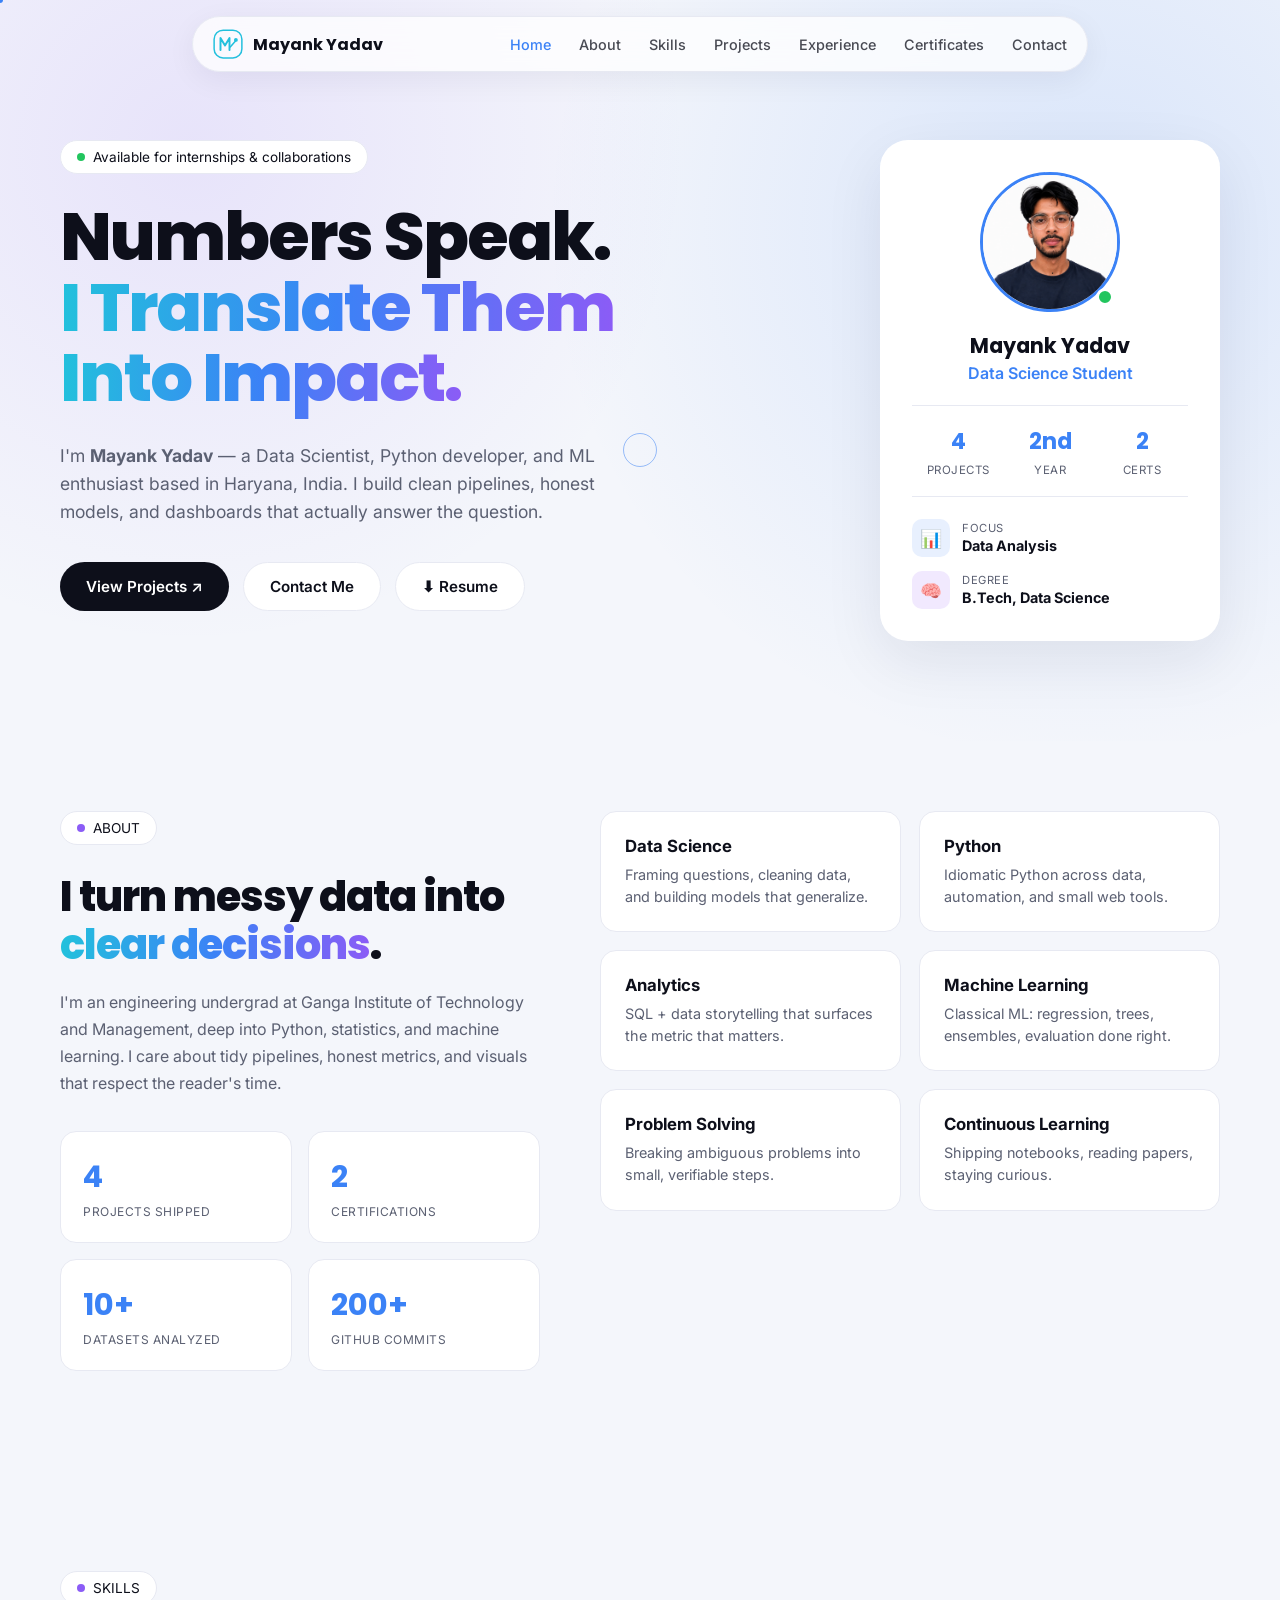
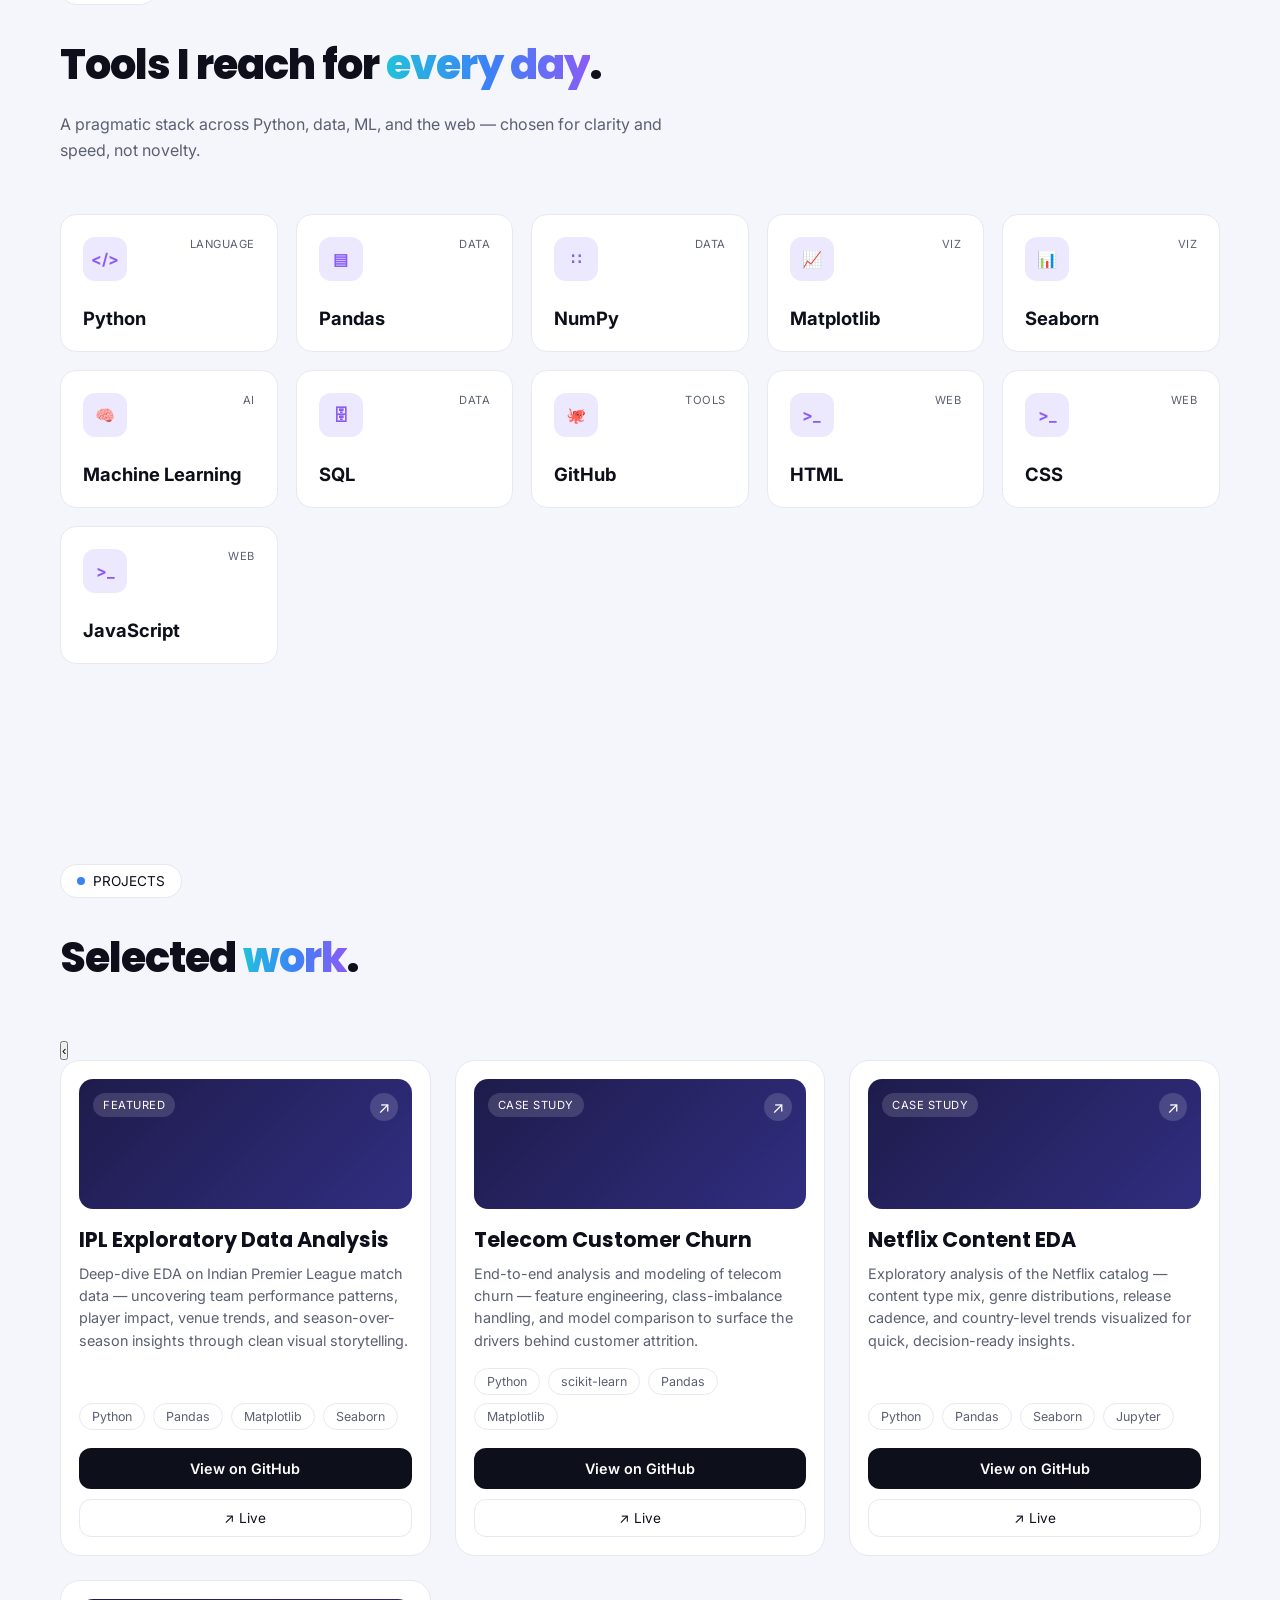
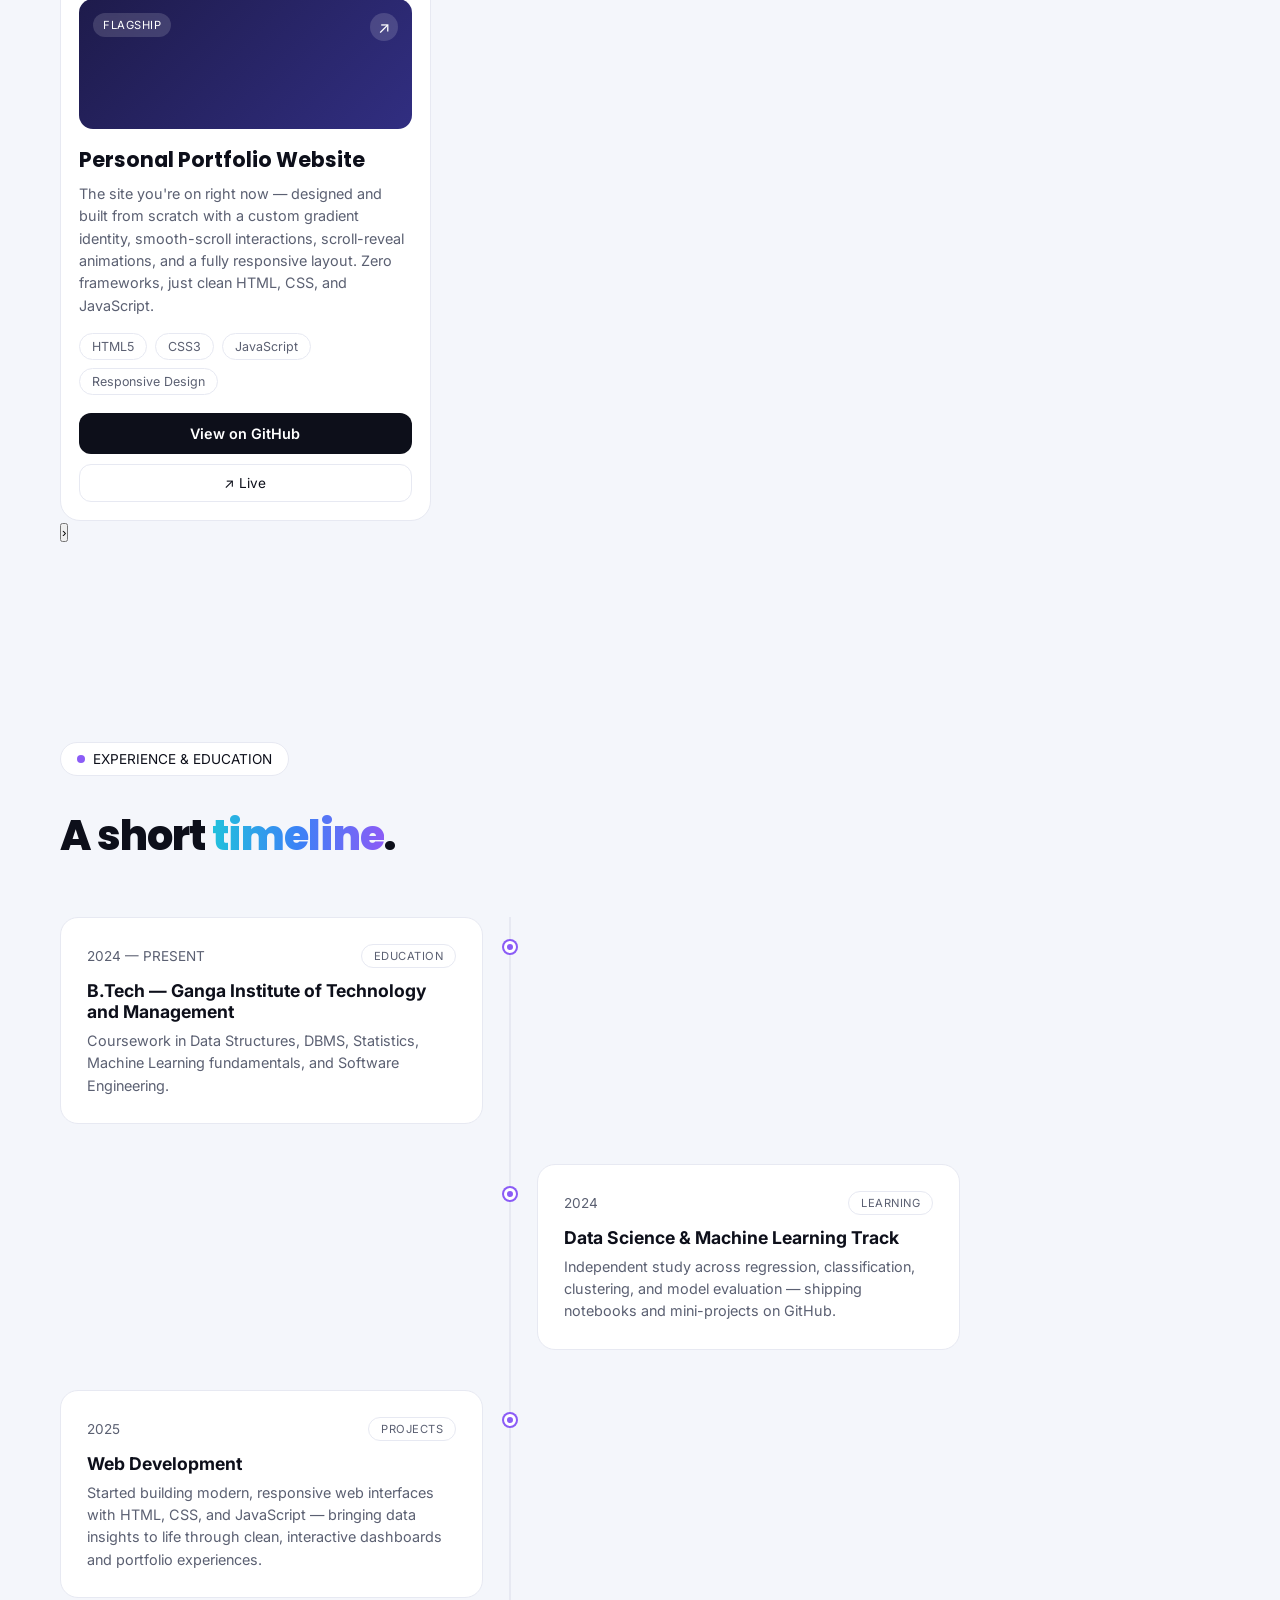
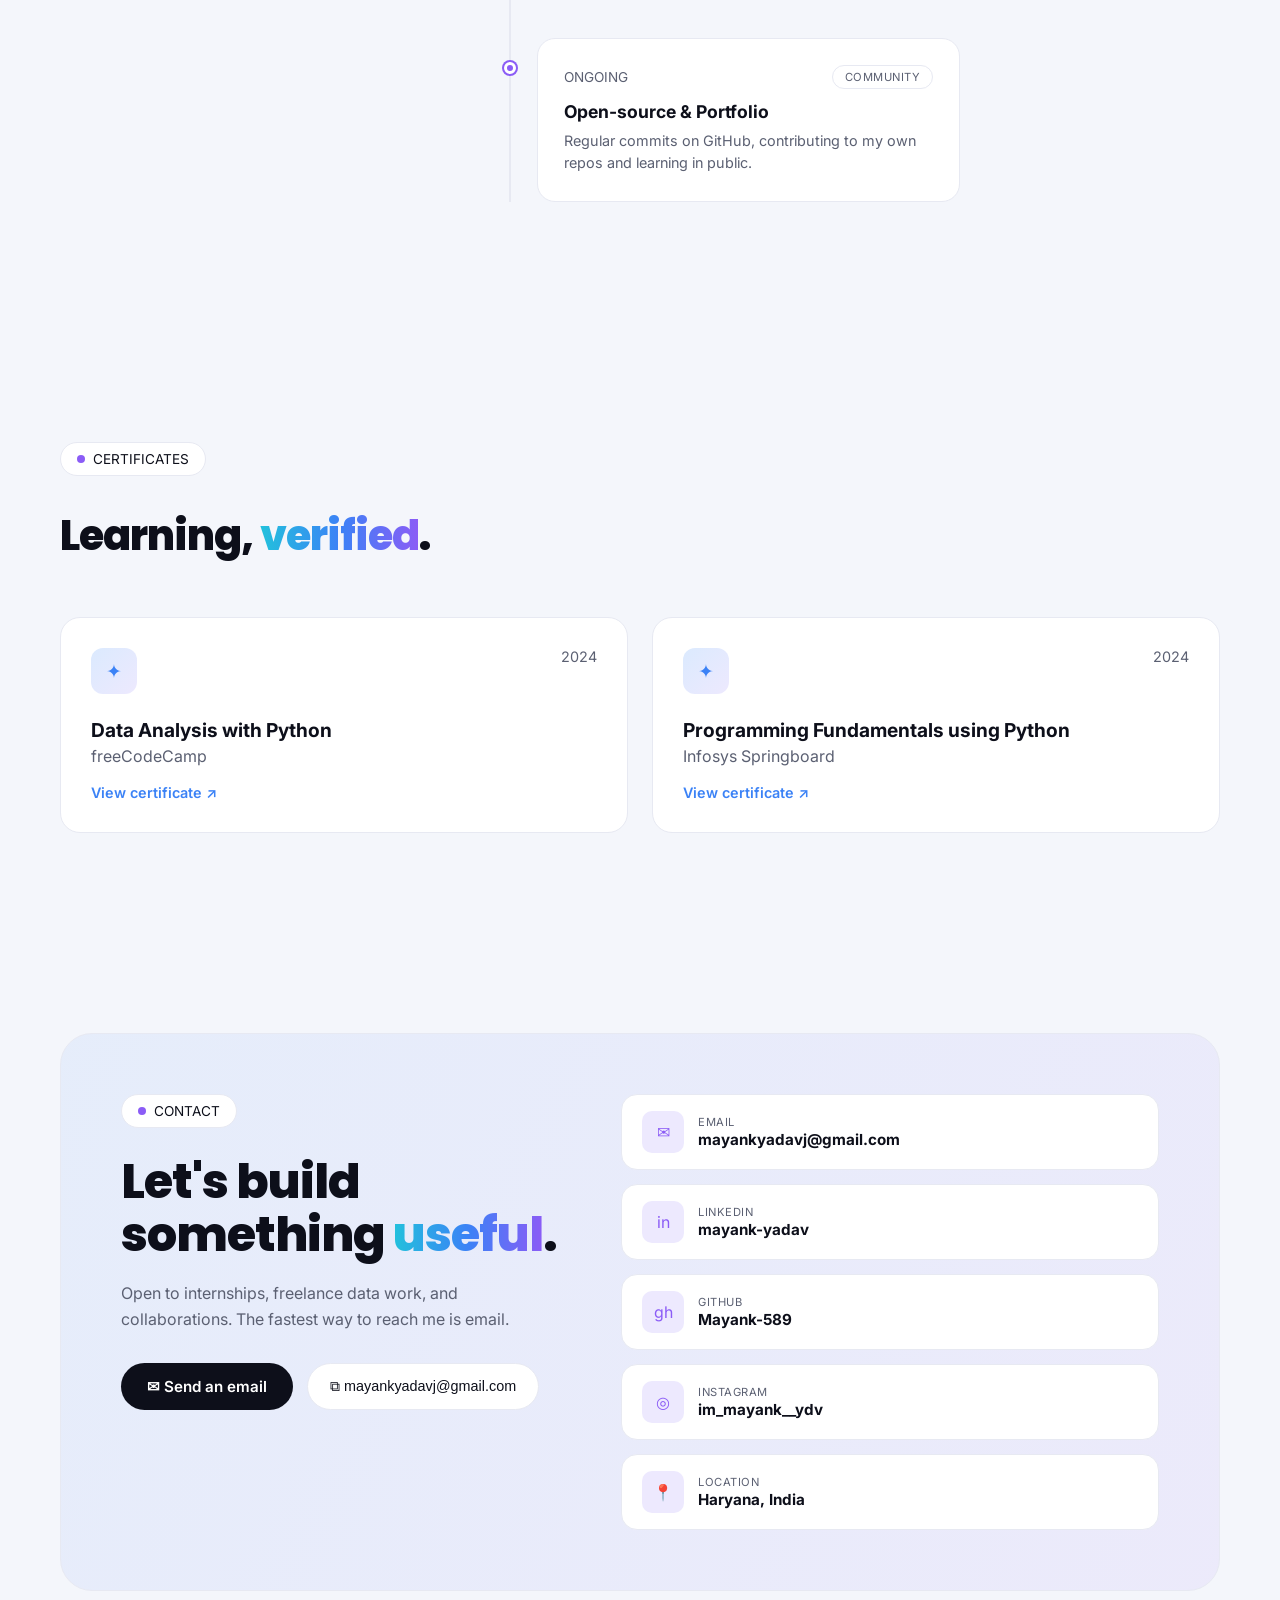
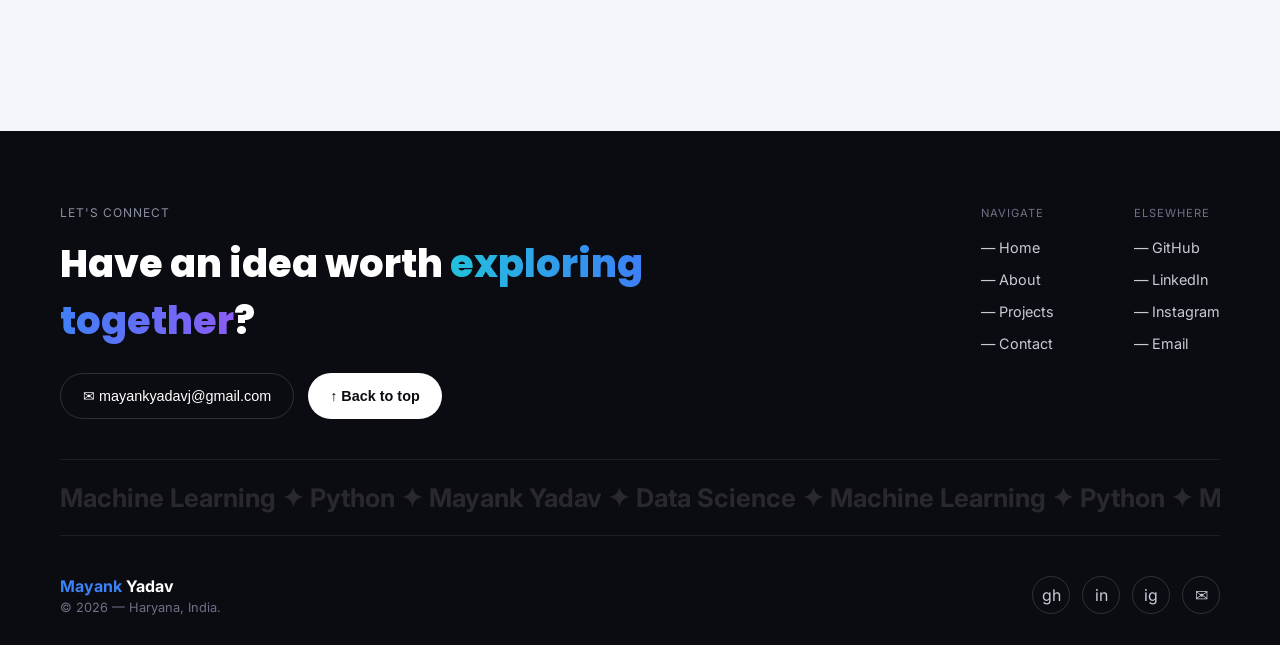
==== commit 08c974e0: "Update index.html" ====
--- a/index.html
+++ b/index.html
@@ -63,7 +63,7 @@
     <h3>Mayank Yadav</h3>
     <div class="role">Data Science Student</div>
     <div class="stats-row">
-      <div><strong>3</strong><span>PROJECTS</span></div>
+      <div><strong>4</strong><span>PROJECTS</span></div>
       <div><strong>2nd</strong><span>YEAR</span></div>
       <div><strong>2</strong><span>CERTS</span></div>
     </div>
@@ -85,7 +85,7 @@
       <h2>I turn messy data into<br><span class="gradient-text">clear decisions</span>.</h2>
       <p class="desc">I'm an engineering undergrad at Ganga Institute of Technology and Management, deep into Python, statistics, and machine learning. I care about tidy pipelines, honest metrics, and visuals that respect the reader's time.</p>
       <div class="about-stats">
-        <div class="stat-card"><strong>3</strong><span>PROJECTS SHIPPED</span></div>
+        <div class="stat-card"><strong>4</strong><span>PROJECTS SHIPPED</span></div>
         <div class="stat-card"><strong>2</strong><span>CERTIFICATIONS</span></div>
         <div class="stat-card"><strong>10+</strong><span>DATASETS ANALYZED</span></div>
         <div class="stat-card"><strong>200+</strong><span>GITHUB COMMITS</span></div>
@@ -128,37 +128,51 @@
     <div class="badge"><span class="dot" style="background:var(--blue)"></span>PROJECTS</div>
     <h2>Selected <span class="gradient-text">work</span>.</h2>
   </div>
-  <div class="projects-grid">
-    <div class="project-card">
-      <div class="project-thumb"><span class="tag">FEATURED</span><span class="go">↗</span></div>
-      <h3>IPL Exploratory Data Analysis</h3>
-      <p class="desc">Deep-dive EDA on Indian Premier League match data — uncovering team performance patterns, player impact, venue trends, and season-over-season insights through clean visual storytelling.</p>
-      <div class="tag-row"><span class="tag-pill">Python</span><span class="tag-pill">Pandas</span><span class="tag-pill">Matplotlib</span><span class="tag-pill">Seaborn</span></div>
-      <div class="proj-btns">
-        <a class="btn-gh" href="https://github.com/Mayank-589/IPL_EDA">View on GitHub</a>
-        <a class="btn-live" href="#">↗ Live</a>
-      </div>
-    </div>
-    <div class="project-card">
-      <div class="project-thumb"><span class="tag">CASE STUDY</span><span class="go">↗</span></div>
-      <h3>Telecom Customer Churn</h3>
-      <p class="desc">End-to-end analysis and modeling of telecom churn — feature engineering, class-imbalance handling, and model comparison to surface the drivers behind customer attrition.</p>
-      <div class="tag-row"><span class="tag-pill">Python</span><span class="tag-pill">scikit-learn</span><span class="tag-pill">Pandas</span><span class="tag-pill">Matplotlib</span></div>
-      <div class="proj-btns">
-        <a class="btn-gh" href="https://github.com/Mayank-589/Telecom_Churn">View on GitHub</a>
-        <a class="btn-live" href="#">↗ Live</a>
-      </div>
-    </div>
-    <div class="project-card">
-      <div class="project-thumb"><span class="tag">CASE STUDY</span><span class="go">↗</span></div>
-      <h3>Netflix Content EDA</h3>
-      <p class="desc">Exploratory analysis of the Netflix catalog — content type mix, genre distributions, release cadence, and country-level trends visualized for quick, decision-ready insights.</p>
-      <div class="tag-row"><span class="tag-pill">Python</span><span class="tag-pill">Pandas</span><span class="tag-pill">Seaborn</span><span class="tag-pill">Jupyter</span></div>
-      <div class="proj-btns">
-        <a class="btn-gh" href="https://github.com/Mayank-589/Netflix_EDA">View on GitHub</a>
-        <a class="btn-live" href="#">↗ Live</a>
-      </div>
-    </div>
+  <div class="projects-wrap">
+    <button class="proj-arrow prev" id="projPrev" aria-label="Previous project">‹</button>
+    <div class="projects-grid" id="projectsGrid">
+      <div class="project-card">
+        <div class="project-thumb"><span class="tag">FEATURED</span><span class="go">↗</span></div>
+        <h3>IPL Exploratory Data Analysis</h3>
+        <p class="desc">Deep-dive EDA on Indian Premier League match data — uncovering team performance patterns, player impact, venue trends, and season-over-season insights through clean visual storytelling.</p>
+        <div class="tag-row"><span class="tag-pill">Python</span><span class="tag-pill">Pandas</span><span class="tag-pill">Matplotlib</span><span class="tag-pill">Seaborn</span></div>
+        <div class="proj-btns">
+          <a class="btn-gh" href="https://github.com/Mayank-589/IPL_EDA">View on GitHub</a>
+          <a class="btn-live" href="#">↗ Live</a>
+        </div>
+      </div>
+      <div class="project-card">
+        <div class="project-thumb"><span class="tag">CASE STUDY</span><span class="go">↗</span></div>
+        <h3>Telecom Customer Churn</h3>
+        <p class="desc">End-to-end analysis and modeling of telecom churn — feature engineering, class-imbalance handling, and model comparison to surface the drivers behind customer attrition.</p>
+        <div class="tag-row"><span class="tag-pill">Python</span><span class="tag-pill">scikit-learn</span><span class="tag-pill">Pandas</span><span class="tag-pill">Matplotlib</span></div>
+        <div class="proj-btns">
+          <a class="btn-gh" href="https://github.com/Mayank-589/Telecom_Churn">View on GitHub</a>
+          <a class="btn-live" href="#">↗ Live</a>
+        </div>
+      </div>
+      <div class="project-card">
+        <div class="project-thumb"><span class="tag">CASE STUDY</span><span class="go">↗</span></div>
+        <h3>Netflix Content EDA</h3>
+        <p class="desc">Exploratory analysis of the Netflix catalog — content type mix, genre distributions, release cadence, and country-level trends visualized for quick, decision-ready insights.</p>
+        <div class="tag-row"><span class="tag-pill">Python</span><span class="tag-pill">Pandas</span><span class="tag-pill">Seaborn</span><span class="tag-pill">Jupyter</span></div>
+        <div class="proj-btns">
+          <a class="btn-gh" href="https://github.com/Mayank-589/Netflix_EDA">View on GitHub</a>
+          <a class="btn-live" href="#">↗ Live</a>
+        </div>
+      </div>
+      <div class="project-card">
+        <div class="project-thumb"><span class="tag">FLAGSHIP</span><span class="go">↗</span></div>
+        <h3>Personal Portfolio Website</h3>
+        <p class="desc">The site you're on right now — designed and built from scratch with a custom gradient identity, smooth-scroll interactions, scroll-reveal animations, and a fully responsive layout. Zero frameworks, just clean HTML, CSS, and JavaScript.</p>
+        <div class="tag-row"><span class="tag-pill">HTML5</span><span class="tag-pill">CSS3</span><span class="tag-pill">JavaScript</span><span class="tag-pill">Responsive Design</span></div>
+        <div class="proj-btns">
+          <a class="btn-gh" href="https://github.com/Mayank-589/Portfolio-Website">View on GitHub</a>
+          <a class="btn-live" href="https://mayank-589.github.io/Portfolio-Website/">↗ Live</a>
+        </div>
+      </div>
+    </div>
+    <button class="proj-arrow next" id="projNext" aria-label="Next project">›</button>
   </div>
 </section>
  
